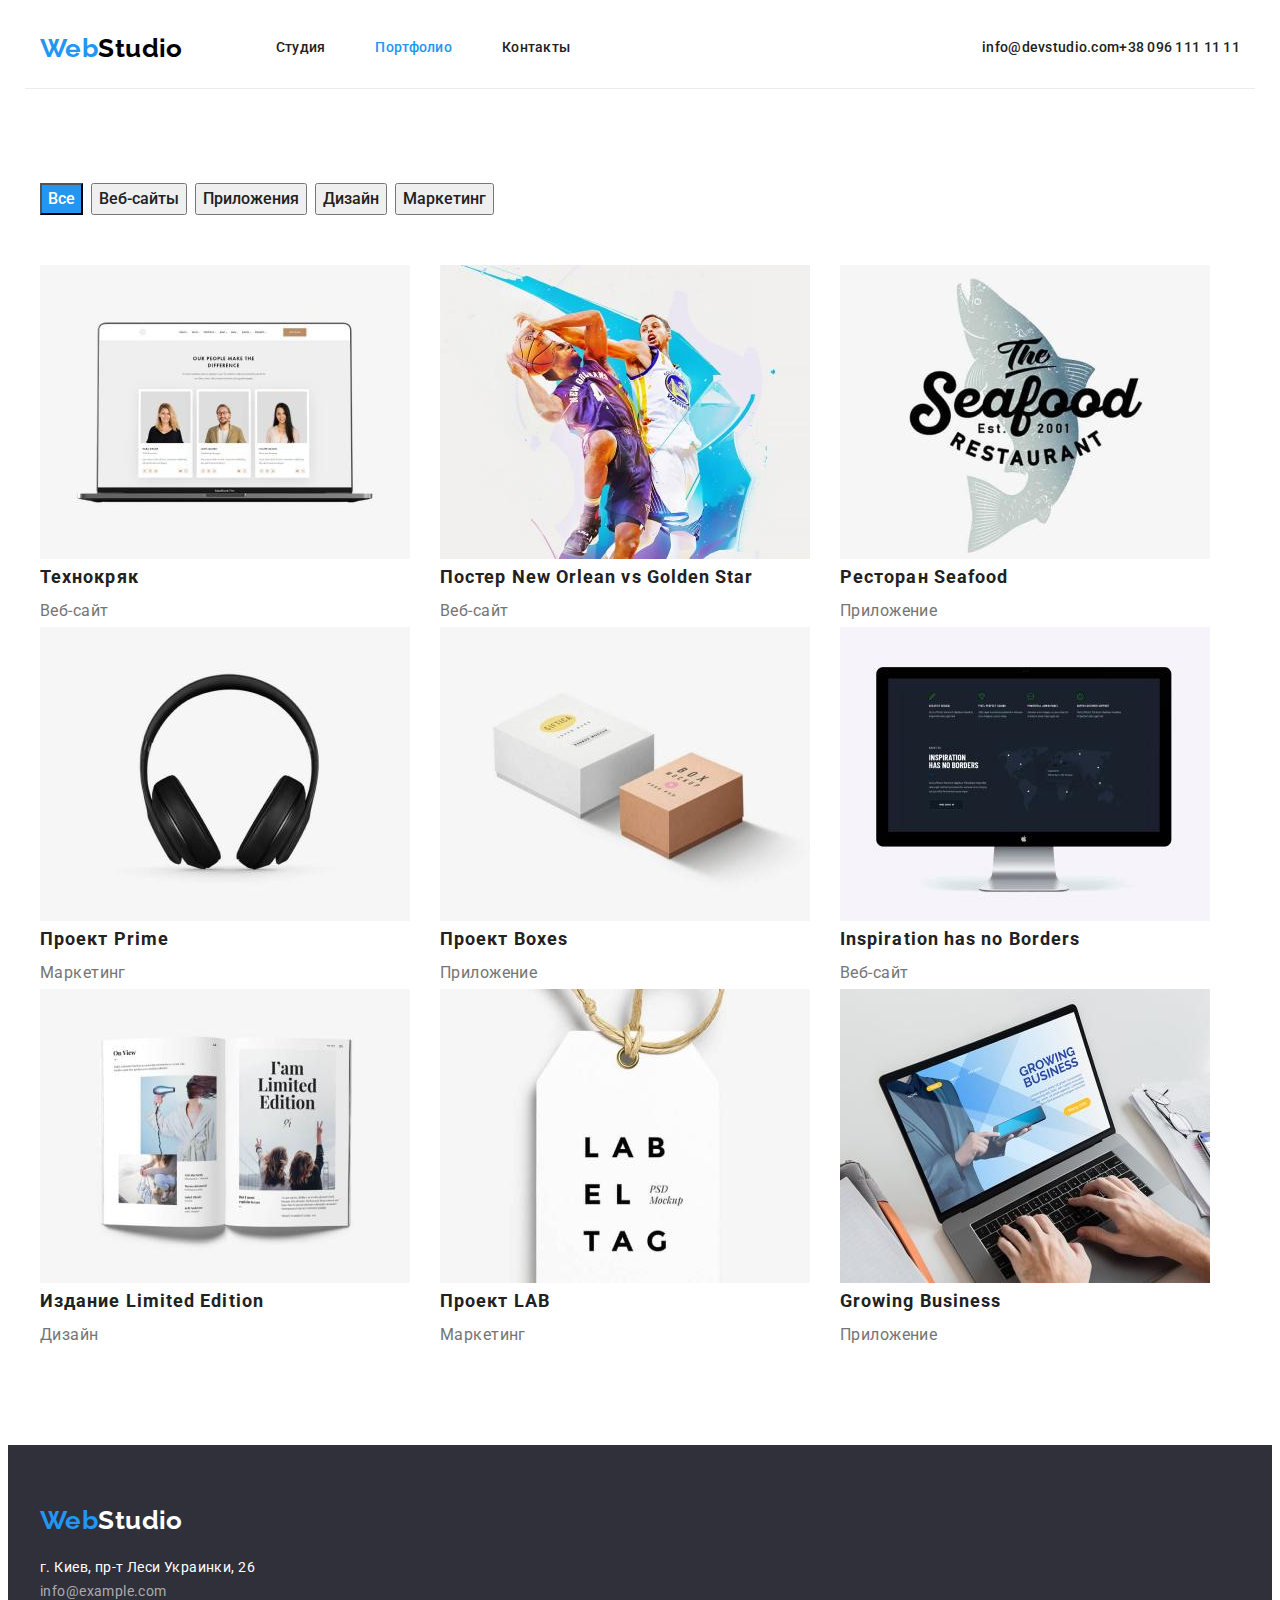
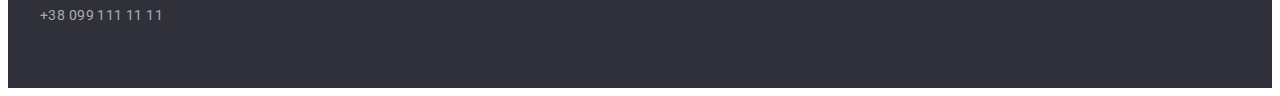
==== portfolio.html @ 565aaee6 "z" ====
<!DOCTYPE html>
<html lang="ru">

<head>
    <meta charset="UTF-8">
    <meta http-equiv="X-UA-Compatible" content="IE=edge">
    <meta name="viewport" content="width=device-width, initial-scale=1.0">
    <title>Document</title>
    <link rel="preconnect" href="https://fonts.googleapis.com">
    <link rel="preconnect" href="https://fonts.gstatic.com" crossorigin>
    <link
        href="https://fonts.googleapis.com/css2?family=Raleway:wght@700&family=Roboto:wght@400;500;700;900&display=swap"
        rel="stylesheet">
    <link rel="stylesheet" href="./css/styles.css">
</head>

<body>
    <header class="header">
        <div class="container header-container">
        <nav class="header-navigation">
            <a class="logo link" lang="en" href="">Web<span class="header-logo">Studio</span></a>
            <ul class="header-list list">
                <li class="header-item"><a class="header-link link" href="./index.html">Студия</a></li>
                <li class="header-item"><a class="header-link link current-link" href="">Портфолио</a></li>
                <li class="header-item"><a class="header-link link" href="">Контакты</a></li>
            </ul>
        </nav>
            <ul class="header-contact">
                <li class="header-item list"><a lang="en" class="header-link link" href="mailto:info@devstudio.com">info@devstudio.com</a></li>
                <li class="header-item list"><a class="header-link link" href="tel:+380961111111">+38 096 111 11 11</a></li>
            </ul>
        </div>
    </header>
    <main>
        <!-- Герой -->
        <section class="prtfolio-section section">
            <div class="container">
            <h1 hidden>Портфолио</h1>
            <ul class="button-list list">
                <li class="button-item"><button class="gallery-btn current-btn" type="button">Все</button></li>
                <li class="button-item"><button class="gallery-btn" type="button">Веб-сайты</button></li>
                <li class="button-item"><button class="gallery-btn" type="button">Приложения</button></li>
                <li class="button-item"><button class="gallery-btn" type="button">Дизайн</button></li>
                <li class="button-item"><button class="gallery-btn" type="button">Маркетинг</button></li>
            </ul>
            <ul class="gallery-list list">
                <li class="gallery-card">
                    <a class="link" href="" target="_blank" rel="noopener noreferrer">
                        <img src="./images/portfolio1.jpg" alt="открытый ноутбук" width="370"/>
                        <h2 class="gallery-title">Технокряк</h2>
                        <p class="gallery-item">Веб-сайт</p>
                    </a>
                </li>
                <li class="gallery-card">
                    <a class="link" href="" target="_blank" rel="noopener noreferrer">
                        <img src="./images/portfolio2.jpg" alt="баскетболисты прыгают с мячем" width="370" />
                        <h2 class="gallery-title" lang="en">Постер New Orlean vs Golden Star</h2>
                        <p class="gallery-item">Веб-сайт</p>
                    </a>
                </li>
                <li class="gallery-card">
                    <a class="link" href="" target="_blank" rel="noopener noreferrer">
                        <img src="./images/portfolio3.jpg" alt="логотип" width="370" />
                        <h2 class="gallery-title" lang="en">Ресторан Seafood</h2>
                        <p class="gallery-item">Приложение</p>
                    </a>
                </li>
                <li class="gallery-card">
                    <a class="link" href="" target="_blank" rel="noopener noreferrer">
                        <img src="./images/portfolio4.jpg" alt="наушники" width="370" />
                        <h2 class="gallery-title" lang="en">Проект Prime</h2>
                        <p class="gallery-item">Маркетинг</p>
                    </a>
                </li>
                <li class="gallery-card">
                    <a class="link" href="" target="_blank" rel="noopener noreferrer">
                        <img src="./images/portfolio5.jpg" alt="коробки" width="370" />
                        <h2 class="gallery-title" lang="en">Проект Boxes</h2>
                        <p class="gallery-item">Приложение</p>
                    </a>
                </li>
                <li class="gallery-card">
                    <a class="link" href="" target="_blank" rel="noopener noreferrer">
                        <img src="./images/portfolio6.jpg" alt="монитор" width="370" />
                        <h2 class="gallery-title" lang="en">Inspiration has no Borders</h2>
                        <p class="gallery-item">Веб-сайт</p>
                    </a>
                </li>
                <li class="gallery-card">
                    <a class="link" href="" target="_blank" rel="noopener noreferrer">
                        <img src="./images/portfolio7.jpg" alt="открытая книга" width="370" />
                        <h2 class="gallery-title" lang="en">Издание Limited Edition</h2>
                        <p class="gallery-item">Дизайн</p>
                    </a>
                </li>
                <li class="gallery-card">
                    <a class="link" href="" target="_blank" rel="noopener noreferrer">
                        <img src="./images/portfolio8.jpg" alt="бирка" width="370" />
                        <h2 class="gallery-title" lang="en">Проект LAB</h2>
                        <p class="gallery-item">Маркетинг</p>
                    </a>
                </li>
                <li class="gallery-card">
                    <a class="link" href="" target="_blank" rel="noopener noreferrer">
                        <img src="./images/portfolio9.jpg" alt="печатает на ноутбуке" width="370" />
                        <h2 class="gallery-title" lang="en">Growing Business</h2>
                        <p class="gallery-item">Приложение</p>
                    </a>
                </li>
            </ul>
        </div>
        </section>
    </main>
    <footer class="footer">
        <div class="container">
        <a class="logo link" lang="en" href="">Web<span class="footer-logo">Studio</span></a>
        <address class="adrress-list">
            <ul class="footer-list">
                <li class="footer-item list" ><a class="adress-link link" href="">г. Киев, пр-т Леси Украинки, 26</a></li>
                <li class="footer-item list"><a class="adrress-item link" href="mailto:info@example.com">info@example.com</a></li>
                <li class="footer-item list"><a class="adrress-item link" href="tel:+380991111111">+38 099 111 11 11</a></li>
            </ul>
        </div>
        </address>
        </div>
    </footer>
</body>

</html>
---- css/styles.css ----
:root {
  --primary-title-color: #ffffff;
  --secondary-title-color: #212121;
  --primary-text-color: #757575;
  --secondary-text-color: #ffffff;
  --accent-color: #2196f3;
}

p,
h1,
h2,
h3,
h4,
h5,
h6 {
  margin: 0;
}
ul {
  margin: 0;
  padding-left: 0;
}

img {
  display: block;
  max-width: 100%;
  height: auto;
}

body {
  font-family: "Roboto", sans-serif;
  font-size: 14px;
  letter-spacing: 0.03em;
  color: var(--primary-text-color);
  background-color: var(--primary-title-color);
}

.link {
  text-decoration: none;
  color: inherit;
}

.list {
  list-style: none;
}
.container {
  width: 1200px;
  margin: 0 auto;
  padding-left: 15px;
  padding-right: 15px;
}

.section {
  padding-top: 94px;
  padding-bottom: 94px;
}
/* HEADER */

.header-container {
  display: flex;
  align-items: center;
  border-bottom: 1px solid #ececec;
}

.header-contact {
  display: flex;
  margin-left: auto;
}

.header-navigation {
  display: flex;
  align-items: center;
}

.header-list {
  display: flex;
  margin-left: 93px;
}

.header-list .header-item + .header-item {
  margin-left: 50px;
}

.header-cotact .header-item + .header-item {
  margin-left: 50px;
}

.logo {
  font-family: "Raleway", sans-serif;
  font-weight: 700;
  font-size: 26px;
  line-height: 1.19;
  color: var(--accent-color);
}

.header-logo {
  color: #000000;
}

.header-link {
  display: block;
  padding-top: 32px;
  padding-bottom: 32px;

  font-weight: 500;
  line-height: 1.14;
  color: var(--secondary-title-color);
}

.header-item {
  font-weight: 500;
  line-height: 1.14;
  letter-spacing: 0.02em;
}

.header-link:hover,
.header-link:focus,
.current-link {
  color: var(--accent-color);
}

/* HERO */
.hero {
  background-color: #2f303a;
  text-align: center;
}
.hero-title {
  margin: 0 auto;
  max-width: 696px;
  margin-bottom: 30px;
  padding-top: 200px;

  font-weight: 900;
  font-size: 44px;
  line-height: 1.36;
  letter-spacing: 0.06em;
  text-transform: uppercase;
  color: var(--primary-title-color);
}

.hero-btn {
  padding: 10px 32px;
  display: inline-block;
  align-items: center;
  text-align: center;
  margin: 0 auto;
  margin-bottom: 200px;
  border: 0;
  border-radius: 4px;

  font-family: inherit;
  font-weight: 700;
  font-size: 16px;
  line-height: 1.88;
  letter-spacing: 0.06em;
  color: var(--primary-title-color);
  background-color: var(--accent-color);
  cursor: pointer;
}

.hero-btn:hover,
.hero-btn:focus {
  font-family: inherit;
  font-weight: 700;
  font-size: 16px;
  line-height: 1.88;
  letter-spacing: 0.06em;
  color: var(--primary-title-color);
  background-color: var(--accent-color);
}

/* ANDVANTAGES */

.advantages-list {
  display: flex;
  flex-wrap: wrap;
  align-items: center;
  margin-left: -30px;
}

.advantages-card {
  margin-left: 30px;
  width: 270px;
}

.advantages-item {
  font-weight: 700;
  line-height: 1.14;
  text-transform: uppercase;
  color: var(--secondary-title-color);
}

.advantages-link {
  padding-top: 10px;
  max-width: 270px;
  font-weight: 700;
  line-height: 1.71;
}

/* WORK */

.work {
  padding-top: 0;
}

.work-title {
  text-align: center;
  padding-bottom: 50px;
  font-weight: 700;
  font-size: 36px;
  line-height: 1.17;
  color: var(--secondary-title-color);
}

.work-list {
  display: flex;
  flex-wrap: wrap;
  align-items: center;
  margin-left: -30px;
}
.work-card {
  margin-left: 30px;
  width: 370px;
}

/* TEAM */

.team-title {
  padding-top: 0;
  text-align: center;
  padding-bottom: 50px;
  font-weight: 700;
  font-size: 36px;
  line-height: 1.17;
  color: var(--secondary-title-color);
}

.team-item {
  padding-top: 30px;

  font-weight: 500;
  font-size: 16px;
  line-height: 1.19;
  text-align: center;
  color: var(--secondary-title-color);
}

.team-link {
  padding-top: 30px;
  padding-bottom: 10px;

  font-weight: 400;
  font-size: 16px;
  line-height: 1.19px;
  text-align: center;
}

.team-list {
  display: flex;
  flex-wrap: wrap;
  align-items: center;
  margin-left: -30px;
}

.team-card {
  margin-left: 30px;
  width: 270px;
}

/* FOOTER */

.footer {
  padding-top: 60px;
  padding-bottom: 60px;
  background-color: #2f303a;
}

.footer-list{
  padding-top: 20px;
}

.footer-item{
  padding-top: ;: 9px;
}

.footer-logo {
  padding-top: 60px;
  color: var(--secondary-text-color);
}
.adrress-item {
  font-style: normal;
  line-height: 1.71;
  color: rgba(255, 255, 255, 0.6);
}

.adress-link {
  font-style: normal;
  line-height: 1.71;
  color: var(--secondary-text-color);
}
.adrress-item:hover,
.adrress-item:focus,
.adress-link:hover,
.adress-link:focus {
  color: var(--accent-color);
}

/* PORTFOLIO */

/* GALLERY */


.button-list{
  padding-bottom: 50px;
  display: flex;
  flex-wrap: wrap;
  align-items: center;
  margin-left: -8px;
}
.button-item{
  margin-left: 8px;
}

.gallery-list{
  display: flex;
  flex-wrap: wrap;
  align-items: center;
  margin-left: -30px;
}
.gallery-card{
  margin-left: 30px;
  width: 370px;
}
.gallery-title {
  font-style: 400;
  font-weight: 700;
  font-size: 18px;
  line-height: 2;
  letter-spacing: 0.06em;
  color: var(--secondary-title-color);
}
.gallery-item {
  font-size: 16px;
  line-height: 2;
}

.gallery-btn {
  font-family: inherit;
  font-weight: 500;
  font-size: 16px;
  line-height: 1.62;
  color: var(--secondary-title-color);
  cursor: pointer;
}

.gallery-btn:hover,
.gallery-btn:focus,
.current-btn {
  color: var(--secondary-text-color);
  background-color: var(--accent-color);
}
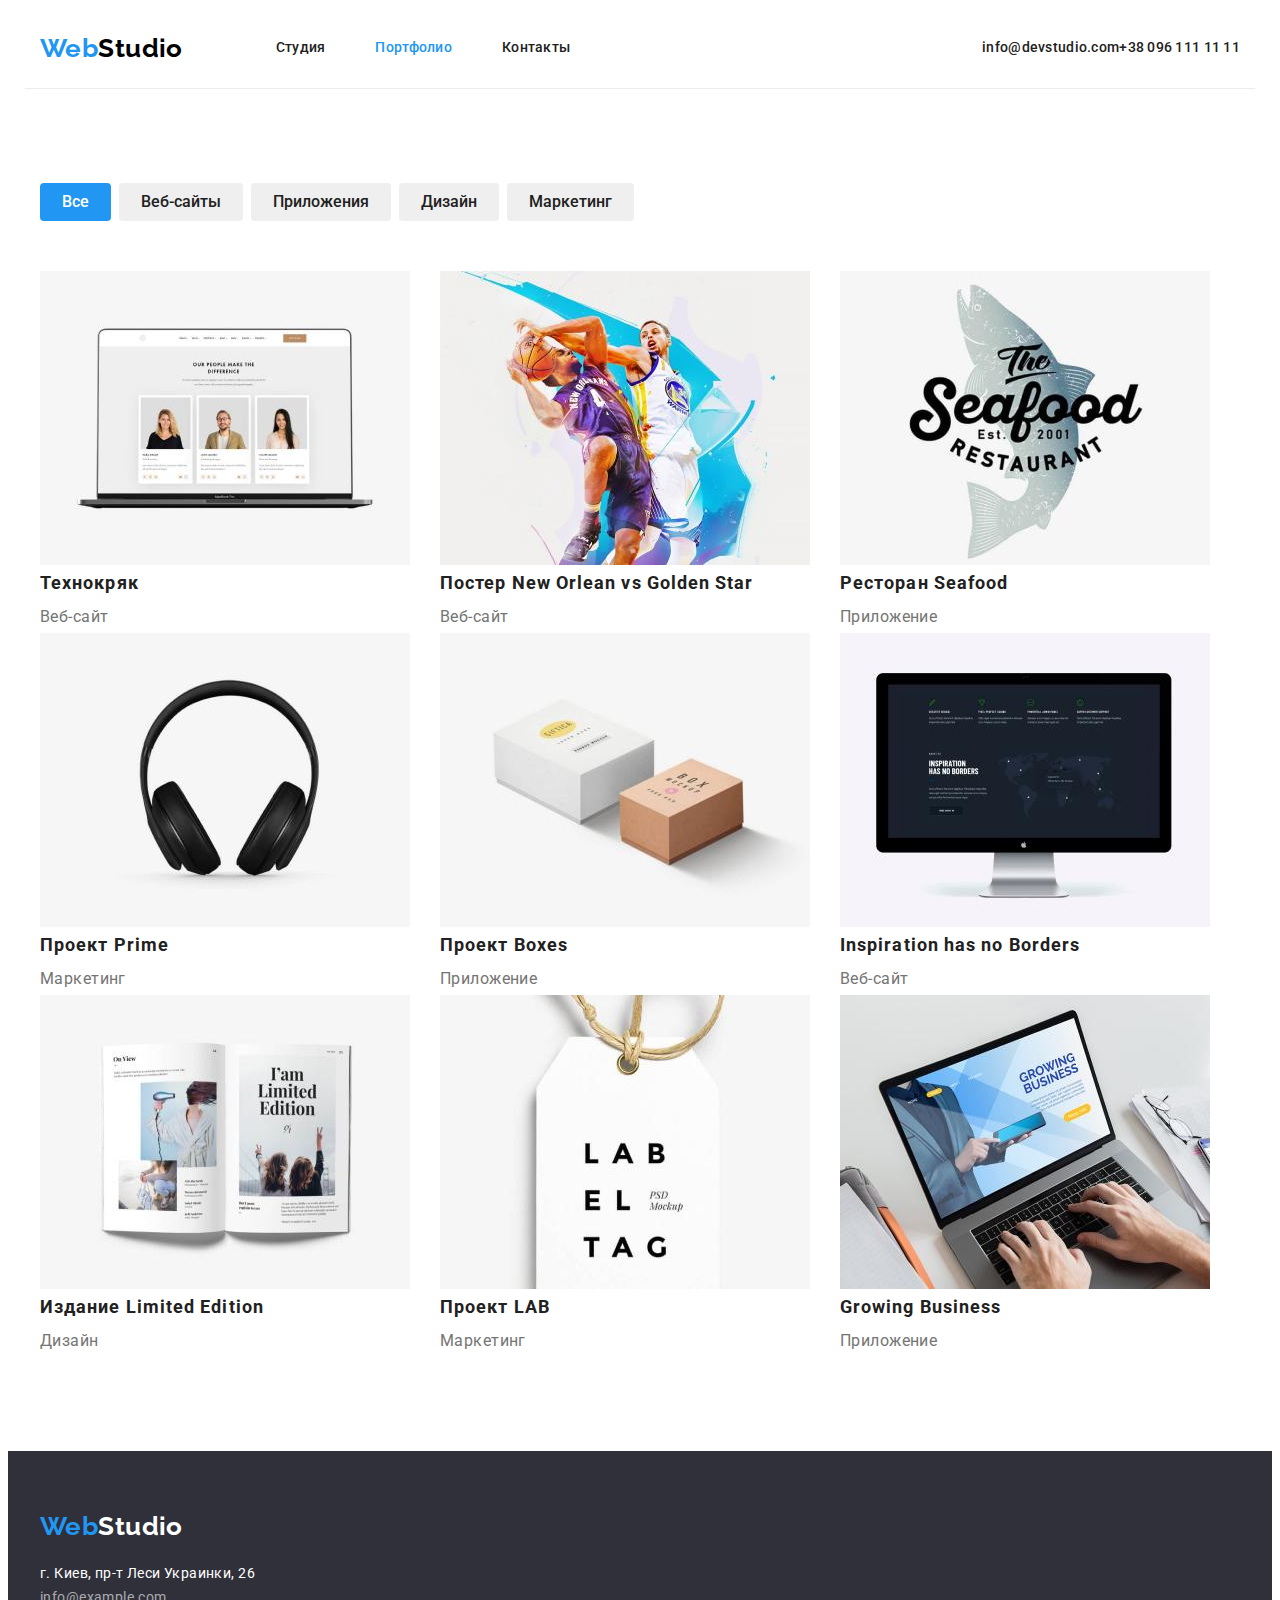
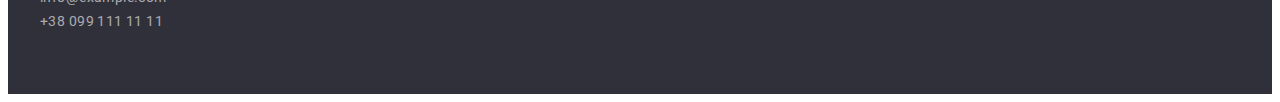
==== commit 1ddca8f2: "я" ====
--- a/portfolio.html
+++ b/portfolio.html
@@ -33,7 +33,7 @@
     </header>
     <main>
         <!-- Герой -->
-        <section class="prtfolio-section section">
+        <section class="prtfolio section">
             <div class="container">
             <h1 hidden>Портфолио</h1>
             <ul class="button-list list">
--- a/css/styles.css
+++ b/css/styles.css
@@ -344,6 +344,15 @@
 }
 
 .gallery-btn {
+  display: inline-block;
+  align-items: center;
+  text-align: center;
+  margin: 0 auto;
+  border: 0;
+  border-radius: 4px;
+  height: 38px;
+  padding: 6px 22px;
+
   font-family: inherit;
   font-weight: 500;
   font-size: 16px;
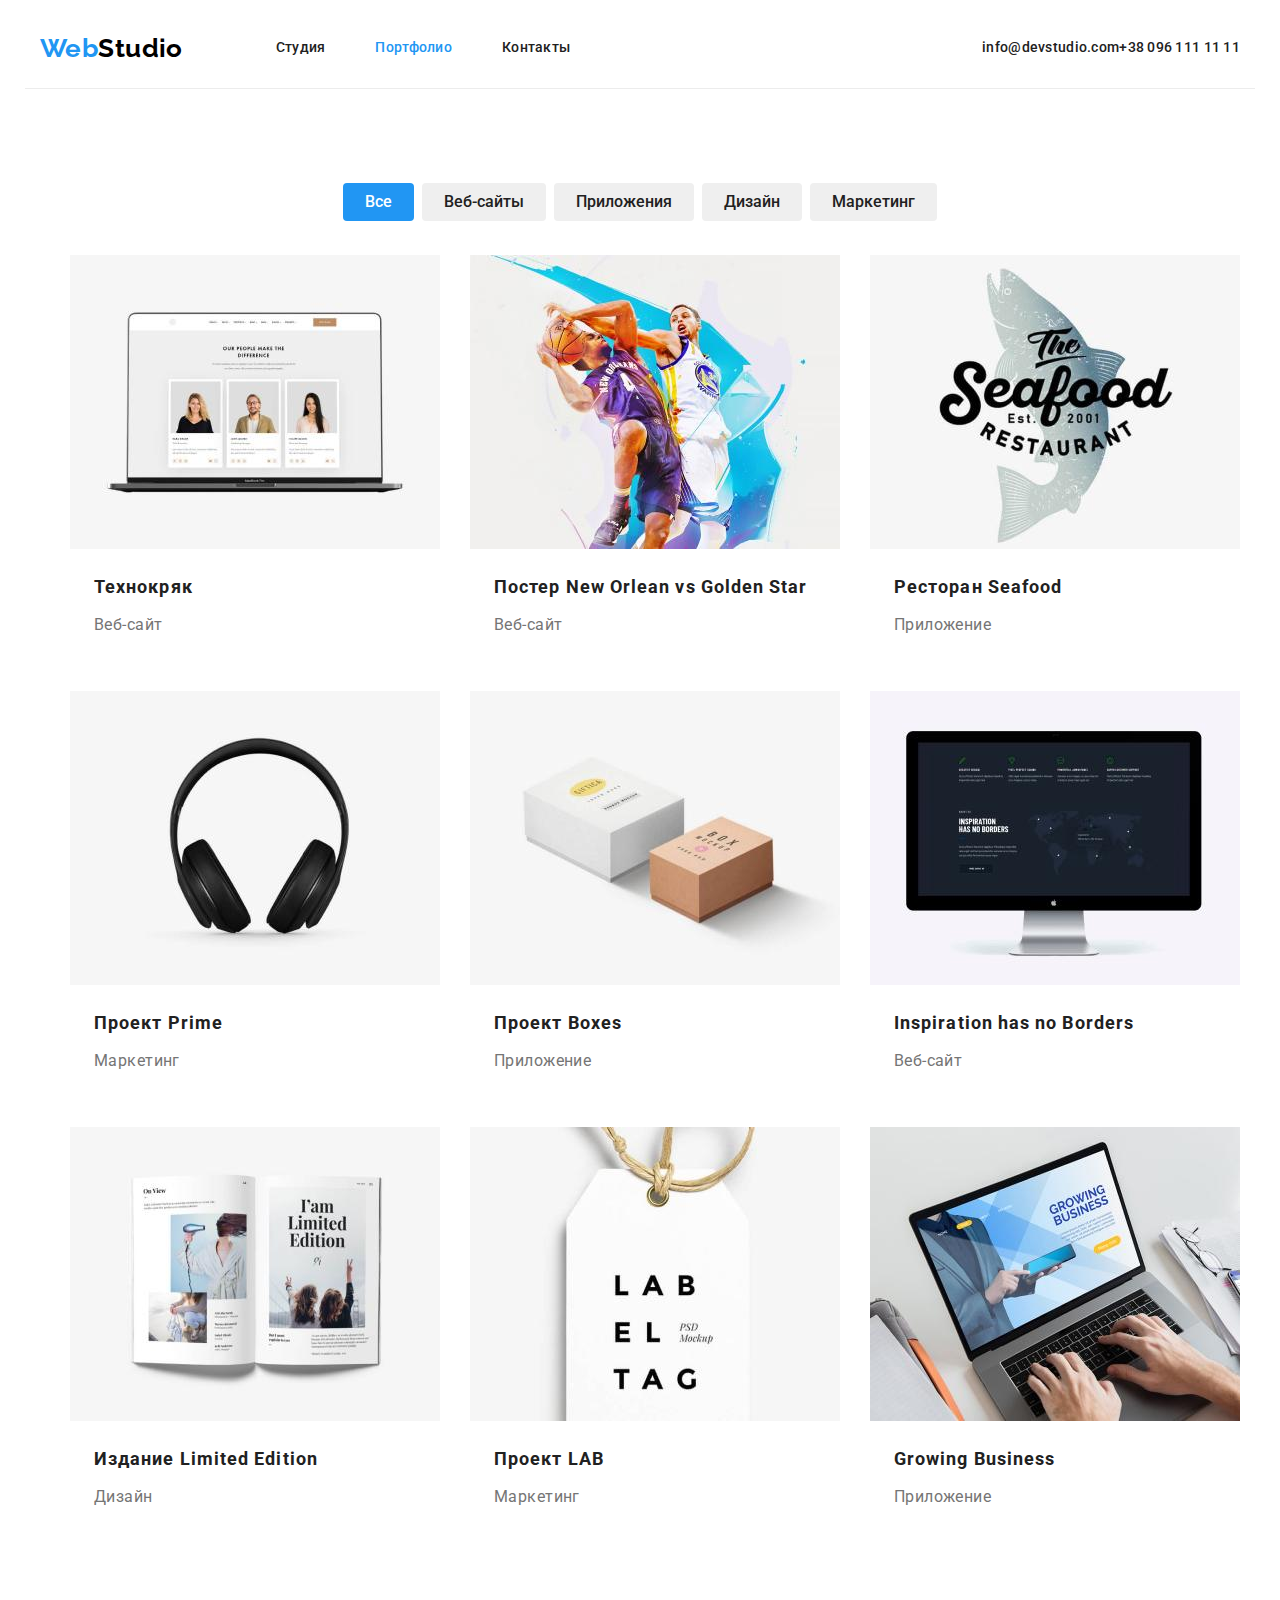
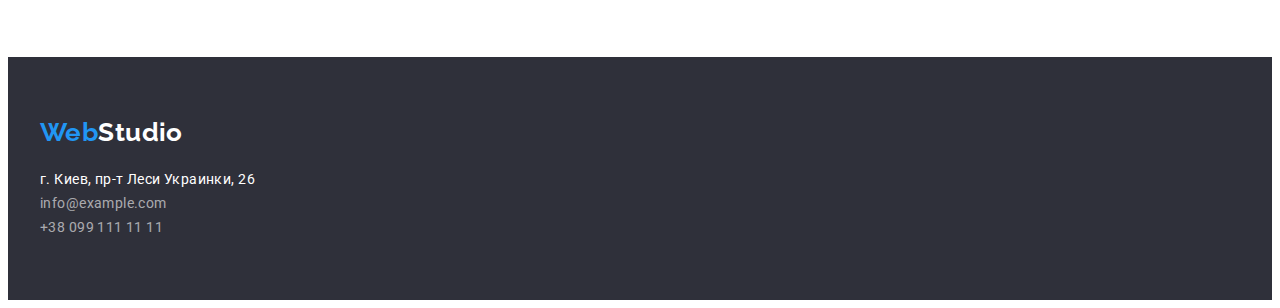
==== commit e33dc5a6: "z" ====
--- a/portfolio.html
+++ b/portfolio.html
@@ -45,66 +45,86 @@
             </ul>
             <ul class="gallery-list list">
                 <li class="gallery-card">
+                    
                     <a class="link" href="" target="_blank" rel="noopener noreferrer">
                         <img src="./images/portfolio1.jpg" alt="открытый ноутбук" width="370"/>
-                        <h2 class="gallery-title">Технокряк</h2>
-                        <p class="gallery-item">Веб-сайт</p>
+                        <div class="gallery-content">
+                            <h2 class="gallery-title">Технокряк</h2>
+                            <p class="gallery-item">Веб-сайт</p>
+                        </div>
                     </a>
                 </li>
                 <li class="gallery-card">
                     <a class="link" href="" target="_blank" rel="noopener noreferrer">
                         <img src="./images/portfolio2.jpg" alt="баскетболисты прыгают с мячем" width="370" />
-                        <h2 class="gallery-title" lang="en">Постер New Orlean vs Golden Star</h2>
-                        <p class="gallery-item">Веб-сайт</p>
+                        <div class="gallery-content">
+                            <h2 class="gallery-title" lang="en">Постер New Orlean vs Golden Star</h2>
+                            <p class="gallery-item">Веб-сайт</p>
+                        </div>
+
                     </a>
                 </li>
                 <li class="gallery-card">
                     <a class="link" href="" target="_blank" rel="noopener noreferrer">
                         <img src="./images/portfolio3.jpg" alt="логотип" width="370" />
-                        <h2 class="gallery-title" lang="en">Ресторан Seafood</h2>
-                        <p class="gallery-item">Приложение</p>
+                        <div class="gallery-content">
+                            <h2 class="gallery-title" lang="en">Ресторан Seafood</h2>
+                            <p class="gallery-item">Приложение</p>
+                        </div>
                     </a>
                 </li>
                 <li class="gallery-card">
                     <a class="link" href="" target="_blank" rel="noopener noreferrer">
                         <img src="./images/portfolio4.jpg" alt="наушники" width="370" />
-                        <h2 class="gallery-title" lang="en">Проект Prime</h2>
-                        <p class="gallery-item">Маркетинг</p>
+                        <div class="gallery-content">
+                            <h2 class="gallery-title" lang="en">Проект Prime</h2>
+                            <p class="gallery-item">Маркетинг</p>
+                        </div>
                     </a>
                 </li>
                 <li class="gallery-card">
                     <a class="link" href="" target="_blank" rel="noopener noreferrer">
                         <img src="./images/portfolio5.jpg" alt="коробки" width="370" />
-                        <h2 class="gallery-title" lang="en">Проект Boxes</h2>
-                        <p class="gallery-item">Приложение</p>
+                        <div class="gallery-content">
+                            <h2 class="gallery-title" lang="en">Проект Boxes</h2>
+                            <p class="gallery-item">Приложение</p>
+                        </div>
                     </a>
                 </li>
                 <li class="gallery-card">
                     <a class="link" href="" target="_blank" rel="noopener noreferrer">
                         <img src="./images/portfolio6.jpg" alt="монитор" width="370" />
-                        <h2 class="gallery-title" lang="en">Inspiration has no Borders</h2>
-                        <p class="gallery-item">Веб-сайт</p>
+                        <div class="gallery-content">
+                            <h2 class="gallery-title" lang="en">Inspiration has no Borders</h2>
+                            <p class="gallery-item">Веб-сайт</p>
+                        </div>
                     </a>
                 </li>
                 <li class="gallery-card">
                     <a class="link" href="" target="_blank" rel="noopener noreferrer">
                         <img src="./images/portfolio7.jpg" alt="открытая книга" width="370" />
-                        <h2 class="gallery-title" lang="en">Издание Limited Edition</h2>
-                        <p class="gallery-item">Дизайн</p>
+                        <div class="gallery-content">
+                            <h2 class="gallery-title" lang="en">Издание Limited Edition</h2>
+                            <p class="gallery-item">Дизайн</p>
+                        </div>
                     </a>
                 </li>
                 <li class="gallery-card">
                     <a class="link" href="" target="_blank" rel="noopener noreferrer">
                         <img src="./images/portfolio8.jpg" alt="бирка" width="370" />
-                        <h2 class="gallery-title" lang="en">Проект LAB</h2>
-                        <p class="gallery-item">Маркетинг</p>
+                        <div class="gallery-content">
+                            <h2 class="gallery-title" lang="en">Проект LAB</h2>
+                            <p class="gallery-item">Маркетинг</p>
+                        </div>
                     </a>
                 </li>
                 <li class="gallery-card">
                     <a class="link" href="" target="_blank" rel="noopener noreferrer">
                         <img src="./images/portfolio9.jpg" alt="печатает на ноутбуке" width="370" />
-                        <h2 class="gallery-title" lang="en">Growing Business</h2>
-                        <p class="gallery-item">Приложение</p>
+                        <div class="gallery-content">
+                            <h2 class="gallery-title" lang="en">Growing Business</h2>
+                            <p class="gallery-item">Приложение</p>
+                        </div>
                     </a>
                 </li>
             </ul>
--- a/css/styles.css
+++ b/css/styles.css
@@ -174,12 +174,8 @@
   display: flex;
   flex-wrap: wrap;
   align-items: center;
-  margin-left: -30px;
-}
-
-.advantages-card {
   margin-left: 30px;
-  width: 270px;
+  flex-basis: calc(100% / 4 - 30px);
 }
 
 .advantages-item {
@@ -215,11 +211,10 @@
   display: flex;
   flex-wrap: wrap;
   align-items: center;
-  margin-left: -30px;
 }
 .work-card {
   margin-left: 30px;
-  width: 370px;
+  flex-basis: calc(100% / 3 - 30px);
 }
 
 /* TEAM */
@@ -258,12 +253,11 @@
   display: flex;
   flex-wrap: wrap;
   align-items: center;
-  margin-left: -30px;
 }
 
 .team-card {
   margin-left: 30px;
-  width: 270px;
+  flex-basis: calc(100% / 4 - 30px);
 }
 
 /* FOOTER */
@@ -310,13 +304,15 @@
 
 
 .button-list{
-  padding-bottom: 50px;
-  display: flex;
-  flex-wrap: wrap;
-  align-items: center;
-  margin-left: -8px;
-}
-.button-item{
+  justify-content: center;
+  padding-bottom: 34px;
+  display: flex;
+  flex-wrap: wrap;
+  align-items: center;
+  
+}
+
+.button-list .button-item + .button-item{
   margin-left: 8px;
 }
 
@@ -324,12 +320,18 @@
   display: flex;
   flex-wrap: wrap;
   align-items: center;
-  margin-left: -30px;
+  
 }
 .gallery-card{
   margin-left: 30px;
-  width: 370px;
-}
+  margin-bottom: 30px;
+  flex-basis: calc(100% /3 - 30px);
+
+}
+.gallery-content {
+  padding: 20px 24px;
+}
+
 .gallery-title {
   font-style: 400;
   font-weight: 700;
@@ -339,6 +341,8 @@
   color: var(--secondary-title-color);
 }
 .gallery-item {
+  margin-top: 4px;
+
   font-size: 16px;
   line-height: 2;
 }
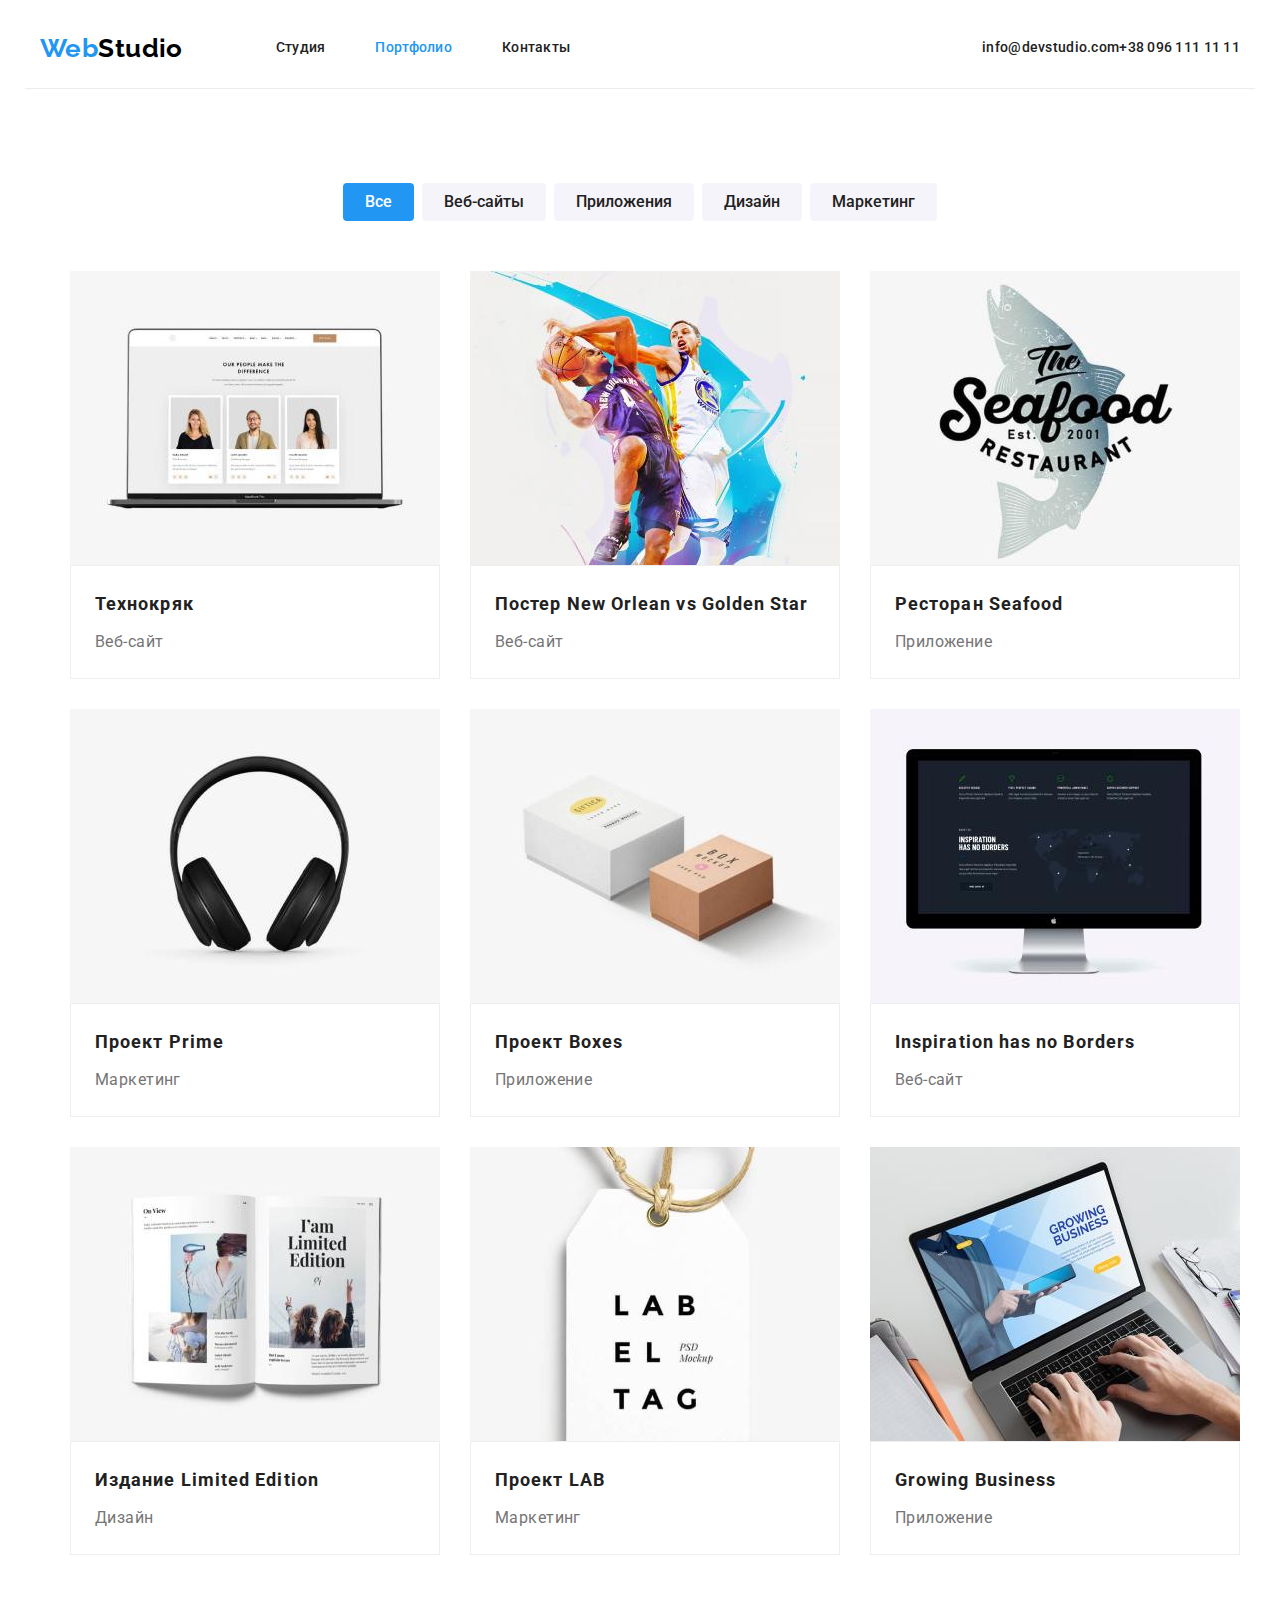
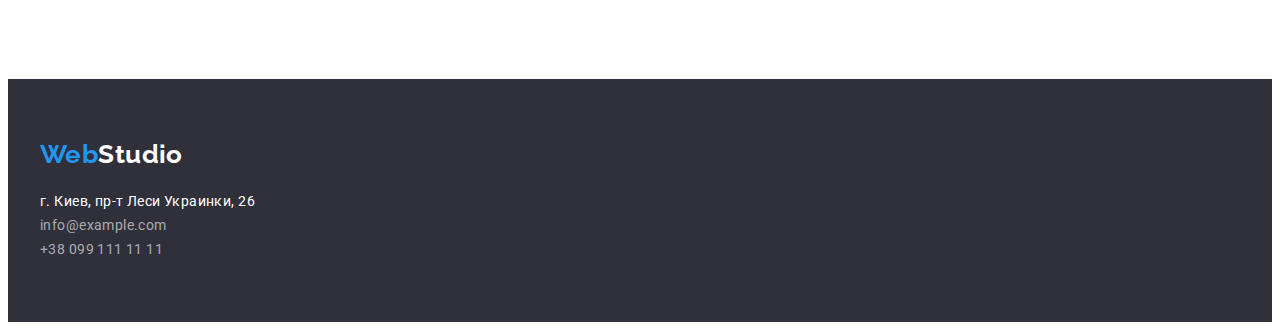
==== commit bd14a35a: "я" ====
--- a/portfolio.html
+++ b/portfolio.html
@@ -45,7 +45,7 @@
             </ul>
             <ul class="gallery-list list">
                 <li class="gallery-card">
-                    
+
                     <a class="link" href="" target="_blank" rel="noopener noreferrer">
                         <img src="./images/portfolio1.jpg" alt="открытый ноутбук" width="370"/>
                         <div class="gallery-content">
--- a/css/styles.css
+++ b/css/styles.css
@@ -174,21 +174,25 @@
   display: flex;
   flex-wrap: wrap;
   align-items: center;
+  margin-left: -30px;
+}
+.advantages-card{
   margin-left: 30px;
   flex-basis: calc(100% / 4 - 30px);
-}
-
+
+}
 .advantages-item {
   font-weight: 700;
   line-height: 1.14;
   text-transform: uppercase;
   color: var(--secondary-title-color);
+  
 }
 
 .advantages-link {
   padding-top: 10px;
   max-width: 270px;
-  font-weight: 700;
+  font-weight: 400;
   line-height: 1.71;
 }
 
@@ -211,6 +215,7 @@
   display: flex;
   flex-wrap: wrap;
   align-items: center;
+  margin-left: -30px;
 }
 .work-card {
   margin-left: 30px;
@@ -219,46 +224,58 @@
 
 /* TEAM */
 
-.team-title {
-  padding-top: 0;
-  text-align: center;
-  padding-bottom: 50px;
-  font-weight: 700;
-  font-size: 36px;
-  line-height: 1.17;
-  color: var(--secondary-title-color);
-}
-
-.team-item {
-  padding-top: 30px;
-
-  font-weight: 500;
-  font-size: 16px;
-  line-height: 1.19;
-  text-align: center;
-  color: var(--secondary-title-color);
-}
-
-.team-link {
-  padding-top: 30px;
-  padding-bottom: 10px;
-
-  font-weight: 400;
-  font-size: 16px;
-  line-height: 1.19px;
-  text-align: center;
+.team{
+  background: #F5F4FA;
 }
 
 .team-list {
   display: flex;
   flex-wrap: wrap;
   align-items: center;
-}
+  margin-left: -30px;
+} 
 
 .team-card {
   margin-left: 30px;
   flex-basis: calc(100% / 4 - 30px);
 }
+
+.team-title {
+  text-align: center;
+  padding-bottom: 50px;
+  font-weight: 700;
+  font-size: 36px;
+  line-height: 1.17;
+  color: var(--secondary-title-color);
+}
+
+.team-item {
+  margin-bottom: 10px;
+
+  font-weight: 500;
+  font-size: 16px;
+  line-height: 1.19;
+  text-align: center;
+  color: var(--secondary-title-color);
+}
+
+.team-content{
+  padding: 30px 58px;
+  box-shadow: 0px 1px 3px rgba(0, 0, 0, 0.12),
+  0px 1px 1px rgba(0, 0, 0, 0.14), 0px 2px 1px rgba(0, 0, 0, 0.2);
+  border-radius: 0px 0px 4px 4px;
+}
+
+.team-link {
+  font-weight: 400;
+  font-size: 16px;
+  line-height: 1.19px;
+  text-align: center;
+}
+
+
+
+
 
 /* FOOTER */
 
@@ -304,16 +321,14 @@
 
 
 .button-list{
+  display: flex;
+  flex-wrap: wrap;
+  align-items: center;
   justify-content: center;
-  padding-bottom: 34px;
-  display: flex;
-  flex-wrap: wrap;
-  align-items: center;
-  
-}
-
-.button-list .button-item + .button-item{
-  margin-left: 8px;
+}
+
+.button-item:not(:last-child){
+  margin-right: 8px;
 }
 
 .gallery-list{
@@ -330,6 +345,7 @@
 }
 .gallery-content {
   padding: 20px 24px;
+  border: 1px solid #EEEEEE;
 }
 
 .gallery-title {
@@ -342,7 +358,6 @@
 }
 .gallery-item {
   margin-top: 4px;
-
   font-size: 16px;
   line-height: 2;
 }
@@ -351,7 +366,7 @@
   display: inline-block;
   align-items: center;
   text-align: center;
-  margin: 0 auto;
+  margin-bottom: 50px;
   border: 0;
   border-radius: 4px;
   height: 38px;
@@ -362,6 +377,7 @@
   font-size: 16px;
   line-height: 1.62;
   color: var(--secondary-title-color);
+  background-color: #F5F4FA;
   cursor: pointer;
 }
 
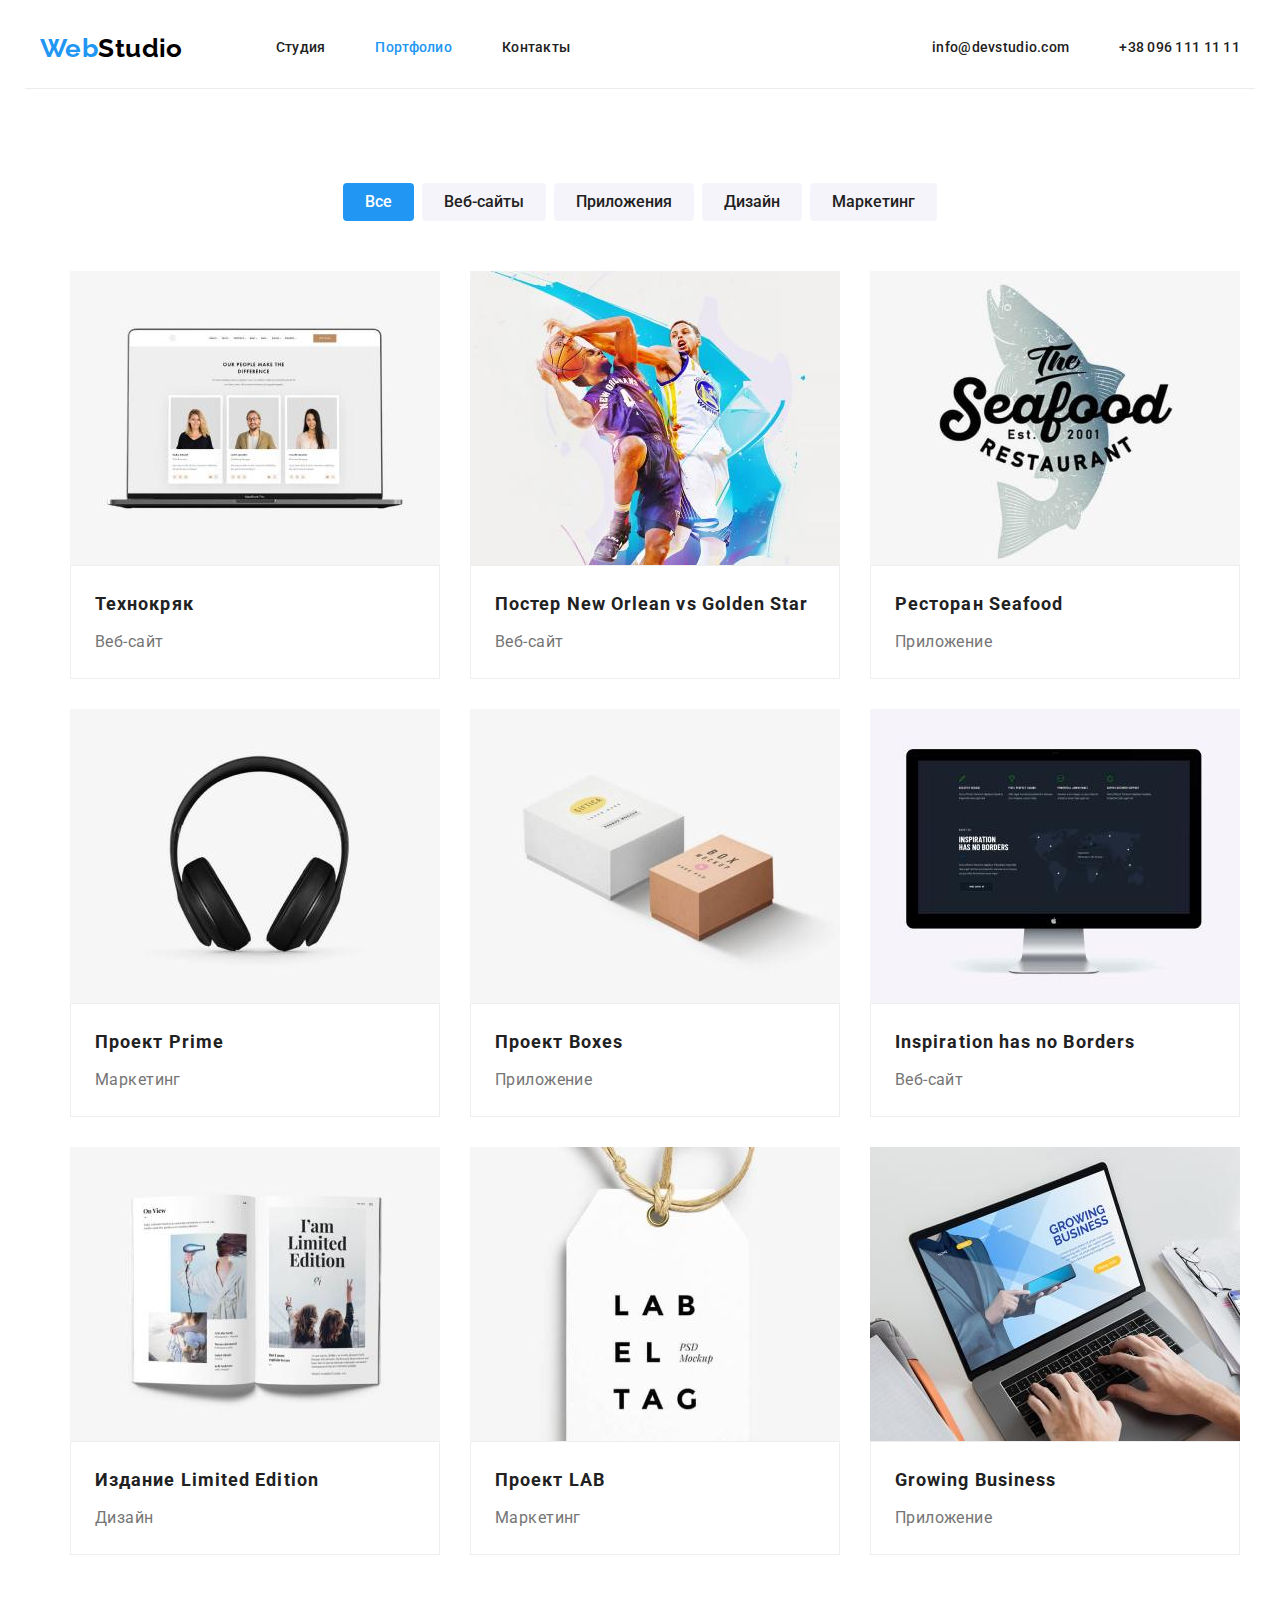
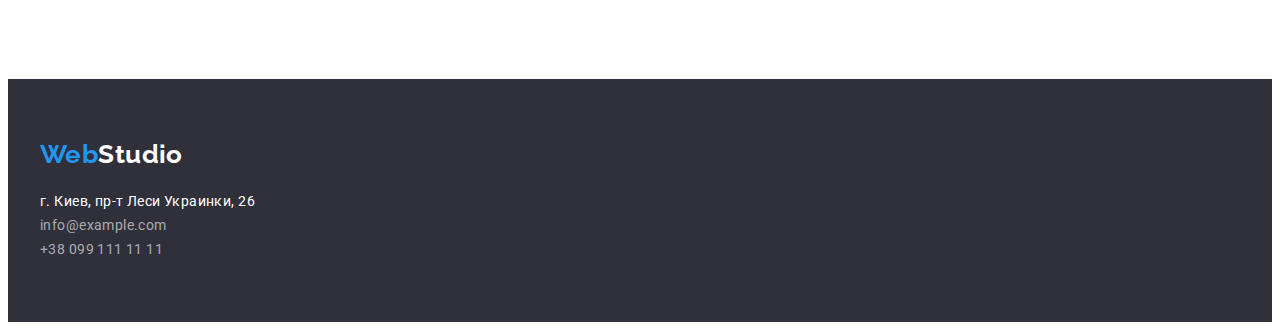
==== commit cbc0a3f7: "Добавляет разметку" ====
--- a/portfolio.html
+++ b/portfolio.html
@@ -26,7 +26,7 @@
             </ul>
         </nav>
             <ul class="header-contact">
-                <li class="header-item list"><a lang="en" class="header-link link" href="mailto:info@devstudio.com">info@devstudio.com</a></li>
+                <li class="header-item  list"><a lang="en" class="header-link link" href="mailto:info@devstudio.com">info@devstudio.com</a></li>
                 <li class="header-item list"><a class="header-link link" href="tel:+380961111111">+38 096 111 11 11</a></li>
             </ul>
         </div>
--- a/css/styles.css
+++ b/css/styles.css
@@ -61,11 +61,6 @@
   border-bottom: 1px solid #ececec;
 }
 
-.header-contact {
-  display: flex;
-  margin-left: auto;
-}
-
 .header-navigation {
   display: flex;
   align-items: center;
@@ -73,15 +68,10 @@
 
 .header-list {
   display: flex;
-  margin-left: 93px;
-}
-
-.header-list .header-item + .header-item {
-  margin-left: 50px;
-}
-
-.header-cotact .header-item + .header-item {
-  margin-left: 50px;
+}
+
+.header-item:not(:last-child){
+  margin-right: 50px;
 }
 
 .logo {
@@ -90,26 +80,34 @@
   font-size: 26px;
   line-height: 1.19;
   color: var(--accent-color);
+  margin-right: 93px;
 }
 
 .header-logo {
   color: #000000;
 }
 
+.header-contact {
+  display: flex;
+  margin-left: auto;
+  color: var(--primary-text-color);
+  
+}
+
+.header-item {
+  padding: 32px 0;
+  line-height: 1.14;
+  letter-spacing: 0.02em;
+}
+
 .header-link {
-  display: block;
-  padding-top: 32px;
-  padding-bottom: 32px;
-
   font-weight: 500;
   line-height: 1.14;
   color: var(--secondary-title-color);
 }
 
-.header-item {
-  font-weight: 500;
-  line-height: 1.14;
-  letter-spacing: 0.02em;
+.header-contact-item{
+  color: var(--primary-text-color);
 }
 
 .header-link:hover,
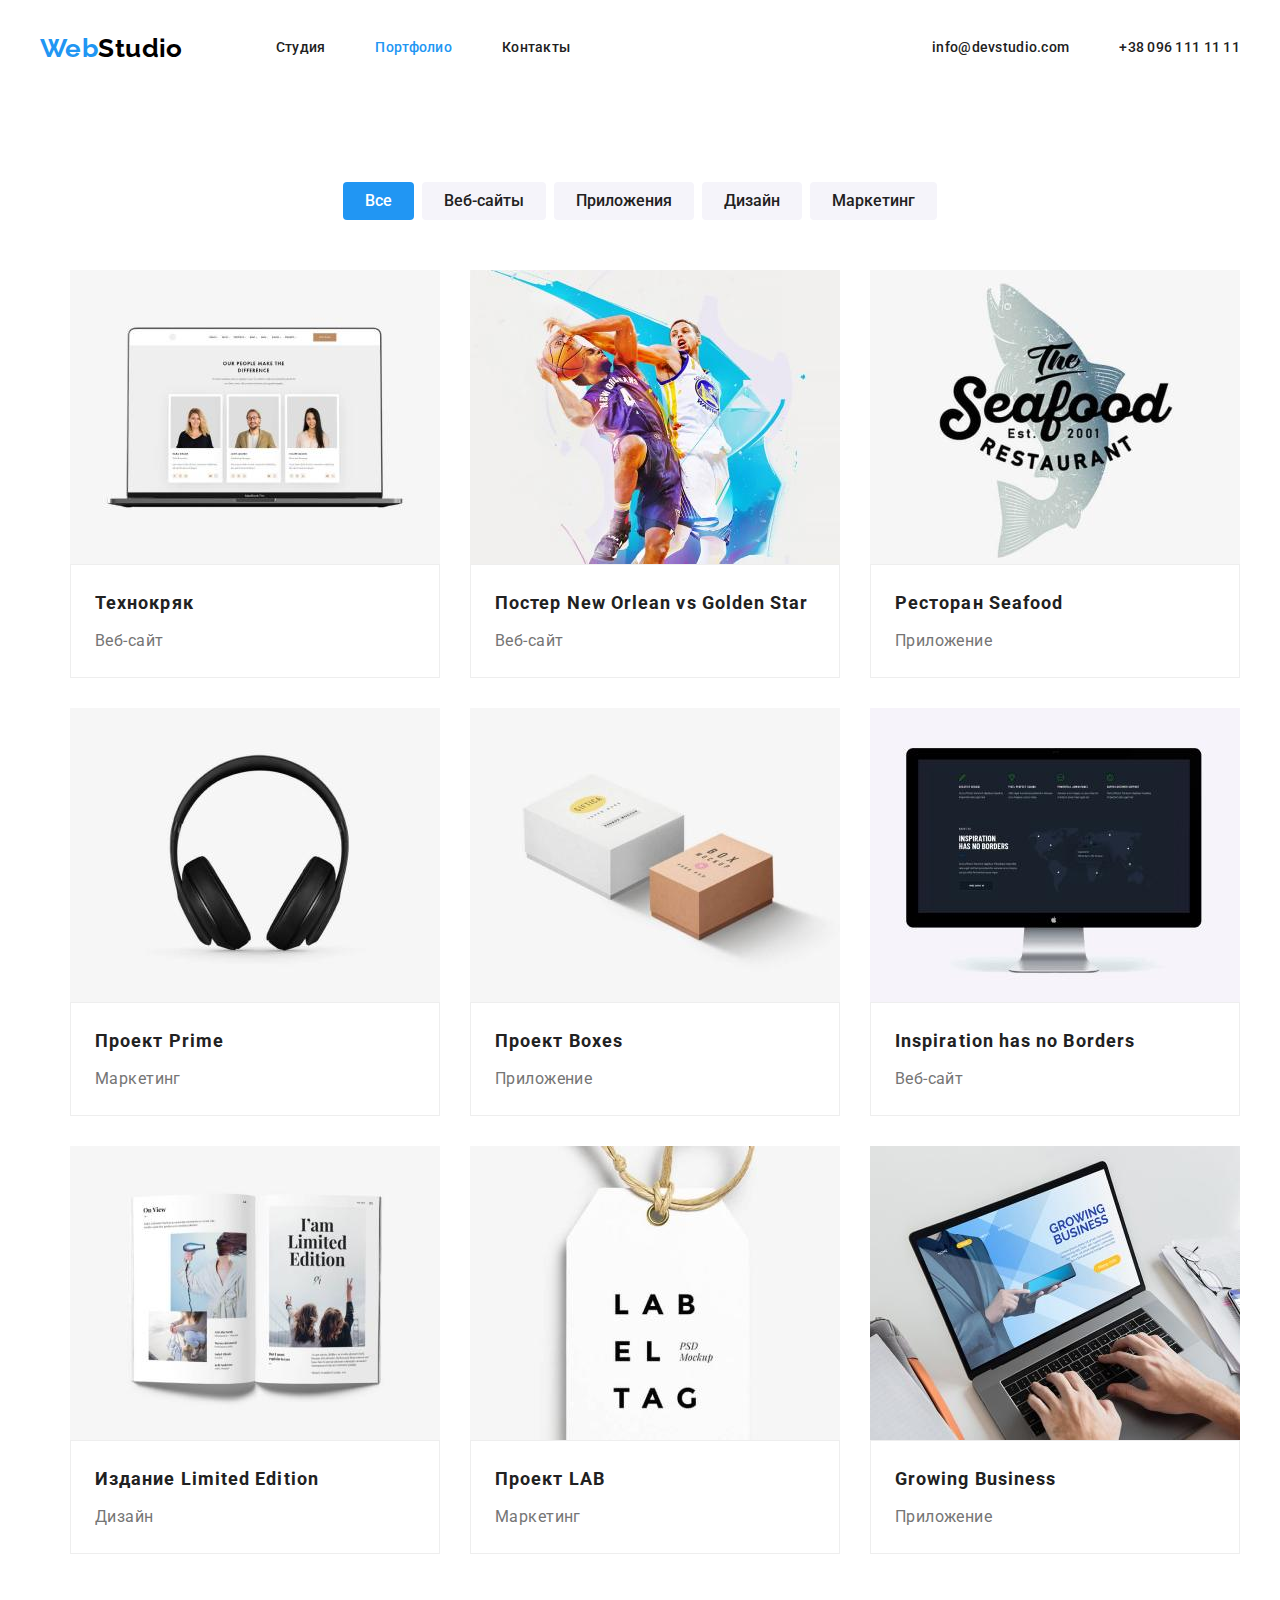
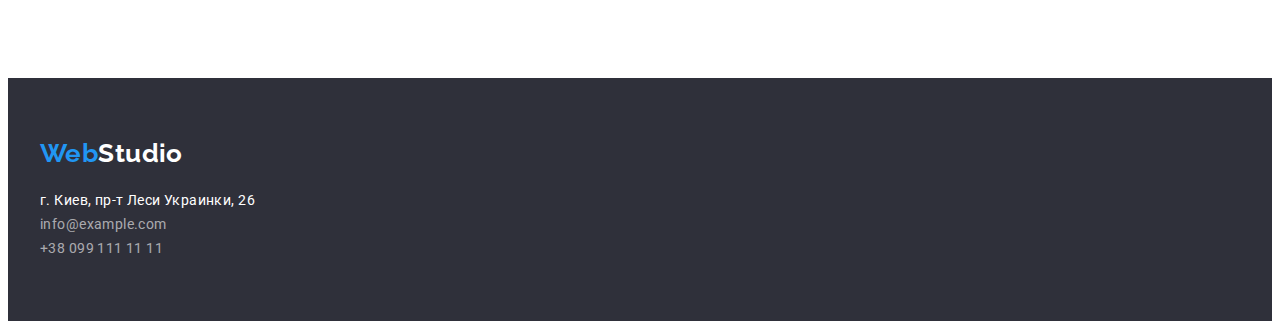
==== commit 4f40b941: "z" ====
--- a/portfolio.html
+++ b/portfolio.html
@@ -11,6 +11,11 @@
     <link
         href="https://fonts.googleapis.com/css2?family=Raleway:wght@700&family=Roboto:wght@400;500;700;900&display=swap"
         rel="stylesheet">
+
+    <link rel="stylesheet" href="https://cdnjs.cloudflare.com/ajax/libs/modern-normalize/1.1.0/modern-normalize.min.css"
+        integrity="sha512-wpPYUAdjBVSE4KJnH1VR1HeZfpl1ub8YT/NKx4PuQ5NmX2tKuGu6U/JRp5y+Y8XG2tV+wKQpNHVUX03MfMFn9Q=="
+        crossorigin="anonymous" referrerpolicy="no-referrer" />
+
     <link rel="stylesheet" href="./css/styles.css">
 </head>
 
@@ -35,7 +40,7 @@
         <!-- Герой -->
         <section class="prtfolio section">
             <div class="container">
-            <h1 hidden>Портфолио</h1>
+            <h1 class="hidden">Портфолио</h1>
             <ul class="button-list list">
                 <li class="button-item"><button class="gallery-btn current-btn" type="button">Все</button></li>
                 <li class="button-item"><button class="gallery-btn" type="button">Веб-сайты</button></li>
--- a/css/styles.css
+++ b/css/styles.css
@@ -4,6 +4,7 @@
   --primary-text-color: #757575;
   --secondary-text-color: #ffffff;
   --accent-color: #2196f3;
+  --border-color: #ececec;
 }
 
 p,
@@ -53,12 +54,28 @@
   padding-top: 94px;
   padding-bottom: 94px;
 }
+
+.hidden {
+  position: absolute;
+  width: 1px;
+  height: 1px;
+  margin: -1px;
+  padding: 0;
+  overflow: hidden;
+  border: 0;
+  clip: rect(0 0 0 0);
+}
+
 /* HEADER */
 
+.header{
+  border-bottom: 1px solid var (--border-color);
+}
+
 .header-container {
   display: flex;
   align-items: center;
-  border-bottom: 1px solid #ececec;
+  
 }
 
 .header-navigation {
@@ -120,12 +137,13 @@
 .hero {
   background-color: #2f303a;
   text-align: center;
+  padding-top: 200px;
+  margin-bottom: 200px;
 }
 .hero-title {
   margin: 0 auto;
   max-width: 696px;
   margin-bottom: 30px;
-  padding-top: 200px;
 
   font-weight: 900;
   font-size: 44px;
@@ -141,7 +159,6 @@
   align-items: center;
   text-align: center;
   margin: 0 auto;
-  margin-bottom: 200px;
   border: 0;
   border-radius: 4px;
 
@@ -173,9 +190,11 @@
   flex-wrap: wrap;
   align-items: center;
   margin-left: -30px;
+  margin-top: -30px;
 }
 .advantages-card{
   margin-left: 30px;
+  margin-top: 30px;
   flex-basis: calc(100% / 4 - 30px);
 
 }
@@ -202,7 +221,7 @@
 
 .work-title {
   text-align: center;
-  padding-bottom: 50px;
+  margin-bottom: 50px;
   font-weight: 700;
   font-size: 36px;
   line-height: 1.17;
@@ -214,9 +233,11 @@
   flex-wrap: wrap;
   align-items: center;
   margin-left: -30px;
+  margin-top: -30px;
 }
 .work-card {
   margin-left: 30px;
+  margin-top: 30px;
   flex-basis: calc(100% / 3 - 30px);
 }
 
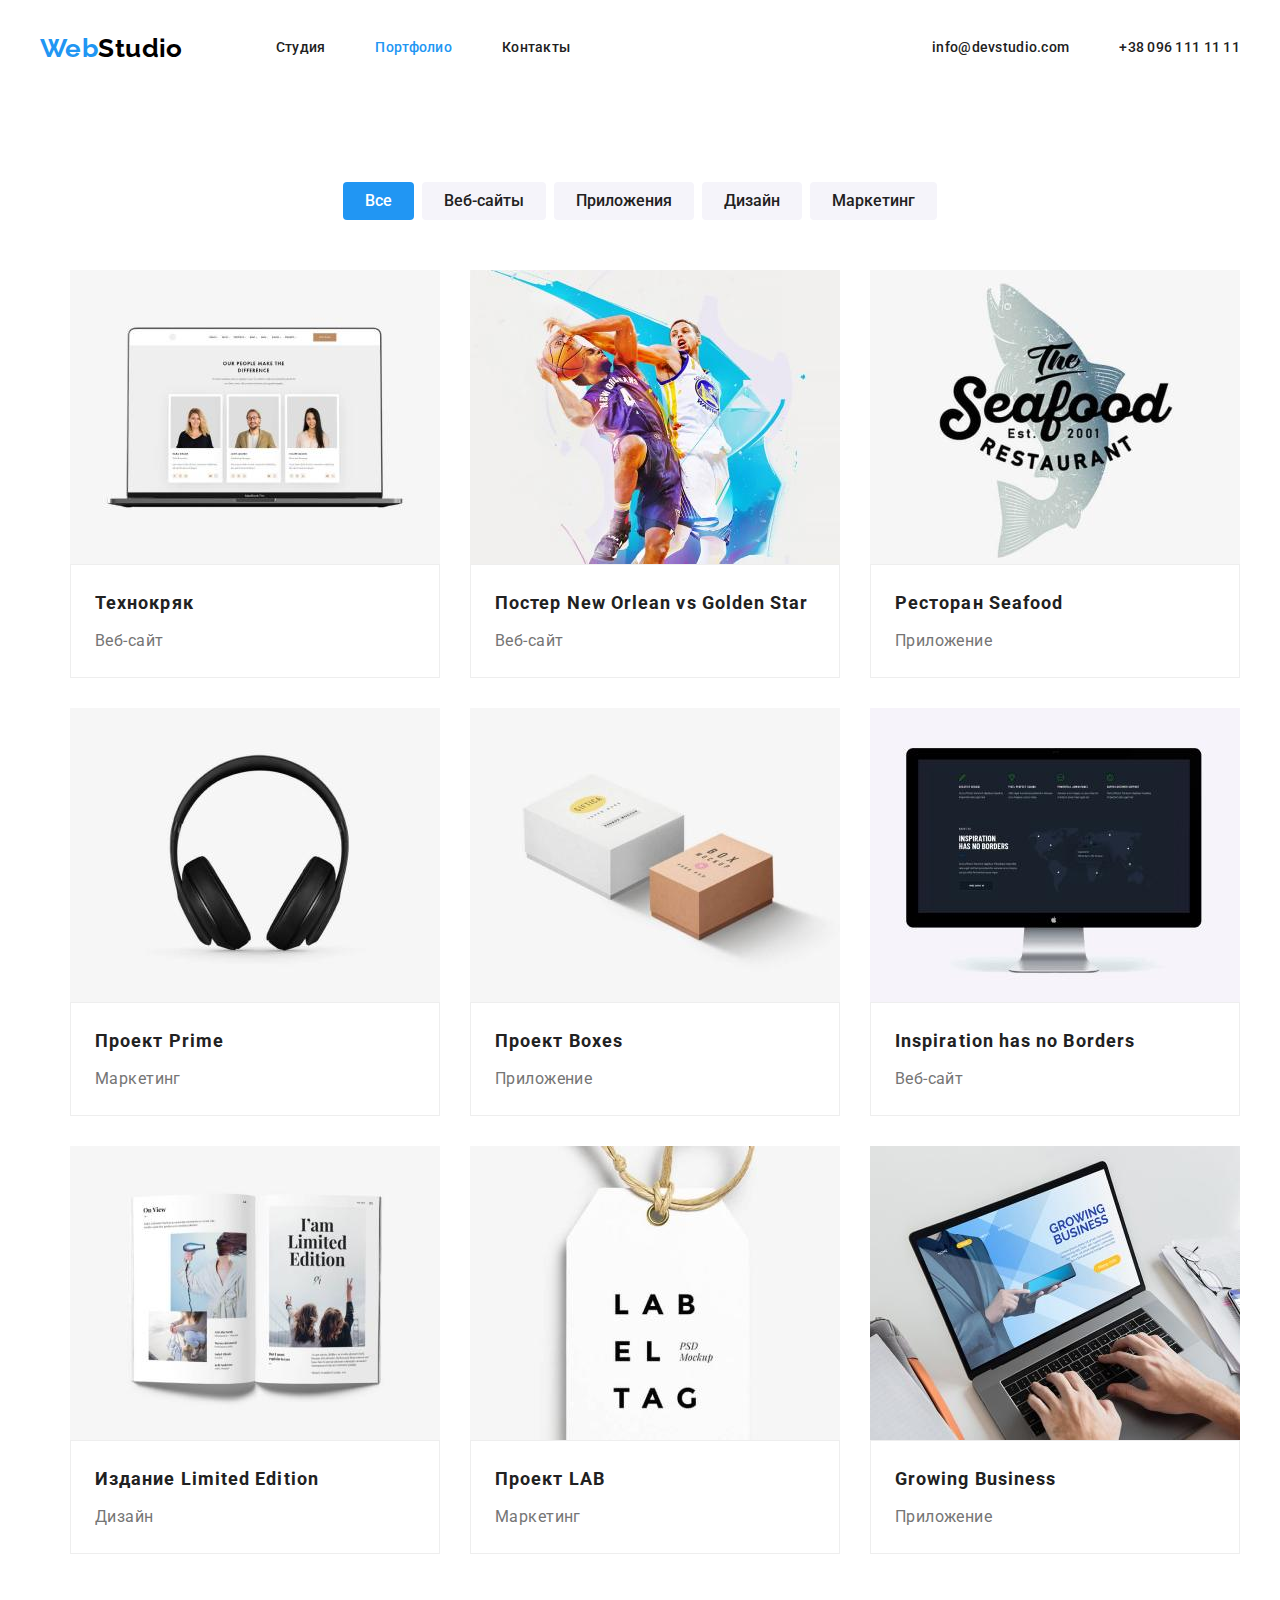
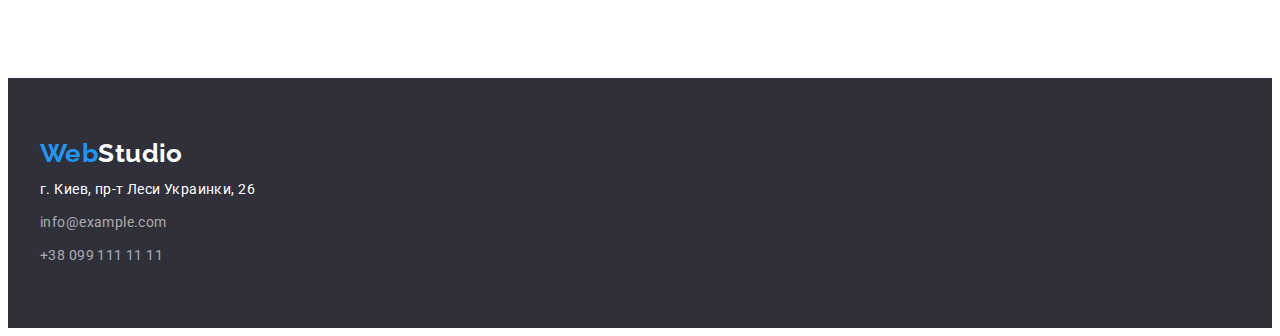
==== commit 80cde848: "z" ====
--- a/portfolio.html
+++ b/portfolio.html
@@ -145,7 +145,6 @@
                 <li class="footer-item list"><a class="adrress-item link" href="mailto:info@example.com">info@example.com</a></li>
                 <li class="footer-item list"><a class="adrress-item link" href="tel:+380991111111">+38 099 111 11 11</a></li>
             </ul>
-        </div>
         </address>
         </div>
     </footer>
--- a/css/styles.css
+++ b/css/styles.css
@@ -81,6 +81,10 @@
 .header-navigation {
   display: flex;
   align-items: center;
+  
+}
+.header-navigation .logo{
+  margin-right: 93px;
 }
 
 .header-list {
@@ -97,7 +101,6 @@
   font-size: 26px;
   line-height: 1.19;
   color: var(--accent-color);
-  margin-right: 93px;
 }
 
 .header-logo {
@@ -138,7 +141,7 @@
   background-color: #2f303a;
   text-align: center;
   padding-top: 200px;
-  margin-bottom: 200px;
+  padding-bottom: 200px;
 }
 .hero-title {
   margin: 0 auto;
@@ -288,7 +291,7 @@
 .team-link {
   font-weight: 400;
   font-size: 16px;
-  line-height: 1.19px;
+  line-height: 1.19;
   text-align: center;
 }
 
@@ -304,15 +307,13 @@
   background-color: #2f303a;
 }
 
-.footer-list{
-  padding-top: 20px;
-}
 
 .footer-item{
-  padding-top: ;: 9px;
+  padding-top: 9px;
 }
 
 .footer-logo {
+  margin-bottom: 20px;
   padding-top: 60px;
   color: var(--secondary-text-color);
 }
